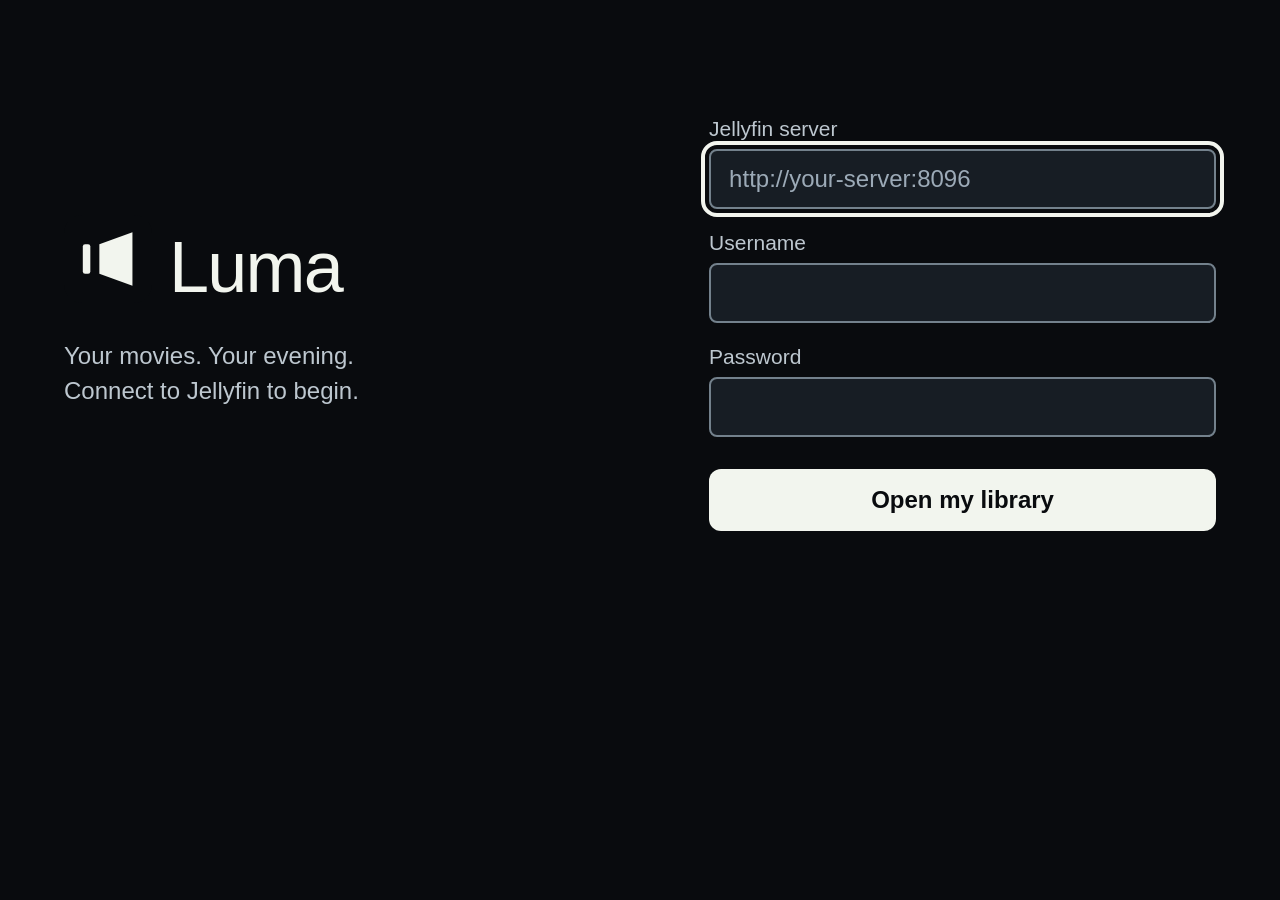
==== index.html @ 5dd6e6e9 "feat: preserve Luma TV client and portable unsigned build" ====
<!doctype html>
<html lang="en">
<head>
    <meta charset="utf-8">
    <meta name="viewport" content="width=device-width,initial-scale=1">
    <title>Luma</title>
    <link rel="icon" href="icon.png" type="image/png">
    <link rel="stylesheet" href="style.css">
</head>
<body>
    <object id="av-player" type="application/avplayer"></object>
    <main id="shell">
        <section id="login" class="screen">
            <div class="intro"><h1><img class="brand-mark" src="logo.svg" width="88" height="88" alt="">Luma</h1><p>Your movies. Your evening.<br>Connect to Jellyfin to begin.</p></div>
            <form id="login-form">
                <label for="server">Jellyfin server</label><input id="server" type="url" placeholder="http://your-server:8096" autocomplete="url" spellcheck="false">
                <label for="username">Username</label><input id="username" autocomplete="username" spellcheck="false">
                <label for="password">Password</label><input id="password" type="password" autocomplete="current-password">
                <button class="primary" id="connect" type="submit">Open my library</button>
            </form>
        </section>
        <section id="library" class="screen hidden">
            <div id="movie-grid" aria-label="Movies" tabindex="-1"></div>
            <span id="page-label"></span>
        </section>
        <section id="detail" class="screen hidden" tabindex="-1" aria-labelledby="movie-title">
            <div id="detail-backdrop" aria-hidden="true"></div>
            <div class="detail-copy">
                <h1 id="movie-title"></h1>
                <p id="movie-meta"></p><p id="movie-genres"></p>
                <p id="movie-overview" tabindex="-1" aria-label="Movie synopsis"></p>
                <div class="detail-actions">
                    <button id="play" class="primary" type="button"><svg viewBox="0 0 24 24" width="22" height="22" aria-hidden="true" focusable="false"><path fill="currentColor" d="M7 4v16l14-8z"/></svg><span id="play-label">Play</span></button>
                    <button id="restart" class="hidden" type="button">Start over</button>
                    <button id="subtitles" type="button">Subtitles: Off</button>
                </div>
            </div>
        </section>
        <p id="notice" role="status" aria-live="polite"></p>
    </main>
    <section id="playback" class="hidden" aria-label="Movie player">
        <div id="player-status" role="status"></div>
        <div id="subtitle-cue" aria-live="off"></div>
        <div id="player-controls">
            <span id="player-title"></span>
            <div id="player-progress" role="progressbar" aria-label="Playback position" aria-valuemin="0" aria-valuemax="100" aria-valuenow="0"><span id="player-progress-fill"></span></div>
            <div id="player-transport">
                <button id="pause" type="button"><svg viewBox="0 0 24 24" width="24" height="24" aria-hidden="true" focusable="false"><path class="pause-bars" fill="currentColor" d="M6 4h4v16H6zm8 0h4v16h-4z"/><path class="play-arrow" fill="currentColor" d="M7 4v16l14-8z"/></svg><span id="pause-label">Pause</span></button><span id="player-times"><span id="player-time"></span><span id="player-total"><span class="player-divider"> / </span><span id="player-duration"></span></span></span>
                <span id="player-remaining"></span>
            </div>
        </div>
    </section>
    <script src="$WEBAPIS/webapis/webapis.js"></script>
    <script src="core.js"></script>
    <script src="app.js"></script>
</body>
</html>
---- style.css ----
* { box-sizing: border-box; }
html, body { margin: 0; width: 100%; height: 100%; }
body { background: #090b0e; color: #f2f5ee; font-family: Arial, sans-serif; font-size: 24px; }
button, input { font: inherit; }
button { color: #f2f5ee; background: #252d36; border: 3px solid transparent; border-radius: 12px; padding: 14px 24px; cursor: pointer; }
button:focus, input:focus { outline: 4px solid #f2f5ee; outline-offset: 4px; }
button:focus { background: #c9dfbe; color: #15271d; }
button:disabled { opacity: .42; cursor: default; }
.primary { background: #c9dfbe; color: #15271d; font-weight: bold; }
button:hover { border-color: #9bb4ac; }
button:disabled:hover { border-color: transparent; }
input { width: 100%; padding: 14px 18px; border: 2px solid #658681; border-radius: 8px; background: #102023; color: #f2f5ee; }
::selection { color: #15271d; background: #c9dfbe; }
.hidden { display: none !important; }
#shell { padding: 8vh 5vw 4vh; height: 100%; }
h1 { margin: 0; font-size: 48px; line-height: 1.15; letter-spacing: -.025em; font-weight: normal; }
p { line-height: 1.45; color: #bdc7cf; }
#login { padding-top: 5vh; display: table; width: 100%; }
.intro { display: table-cell; width: 56%; vertical-align: middle; padding-right: 8vw; }
.intro h1 { font-size: 72px; }
.brand-mark { display: inline-block; width: 1.22em; height: 1.22em; margin-right: .24em; vertical-align: -.15em; }
.intro p { max-width: 30em; margin-top: 30px; }
#login-form { display: table-cell; width: 44%; vertical-align: middle; }
label { display: block; font-size: 21px; margin: 0 0 8px; color: #c0d1c9; }
#login input { margin-bottom: 22px; background: #171d24; border-color: #73818c; }
#login input::-webkit-input-placeholder { color: #9caab7; opacity: 1; }
#login input::placeholder { color: #9caab7; opacity: 1; }
#login label { color: #bdc7cf; }
#connect { width: 100%; margin-top: 10px; background: #f2f5ee; color: #090b0e; }
#library { position: absolute; top: 4vh; left: 8vw; right: 8vw; }
#page-label { position: fixed; right: 8vw; bottom: 2vh; color: #9caab7; font-size: 17px; line-height: 20px; }
.movie { width: 14.8%; margin: 0 2.24% 1.5vh 0; padding: 0; display: inline-block; vertical-align: top; text-align: left; border: 0; border-radius: 0; background: transparent; }
.movie:nth-child(6n) { margin-right: 0; }
.movie-art { display: block; position: relative; height: 0; padding-top: 150%; overflow: hidden; border-radius: 12px; background: #1b222b; }
.movie-art:after { content: ""; position: absolute; top: 0; right: 0; bottom: 0; left: 0; border: 3px solid transparent; border-radius: 12px; pointer-events: none; }
.movie img { position: absolute; top: 0; left: 0; width: 100%; height: auto; display: block; border-radius: 12px; }
.movie-info { display: block; height: 78px; }
.movie .movie-name { display: block; max-height: 56px; padding: 8px 2px 0; font-size: 20px; line-height: 24px; overflow: hidden; color: #bdc7cf; }
.movie .movie-year { display: block; padding: 2px 2px 0; font-size: 17px; line-height: 20px; color: #9caab7; }
.movie:focus { outline: none; background: transparent; color: #f2f5ee; }
.movie:hover .movie-art:after { border-color: #8495a5; }
.movie:focus .movie-art:after { border-color: #f2f5ee; }
.movie:focus .movie-name { color: #f2f5ee; }
#detail { position: relative; padding-top: 5vh; outline: none; }
#detail-backdrop { position: fixed; top: 0; right: 0; bottom: 0; left: 0; background-position: center; background-size: cover; }
#detail-backdrop:after { content: ""; position: absolute; top: 0; right: 0; bottom: 0; left: 0; background: -webkit-linear-gradient(bottom, #0b0e13 0%, rgba(11,14,19,0) 80%), -webkit-linear-gradient(left, rgba(11,14,19,.98) 0%, rgba(11,14,19,.90) 35%, rgba(11,14,19,.74) 58%, rgba(11,14,19,.18) 80%, rgba(11,14,19,.08) 100%); background: linear-gradient(to top, #0b0e13 0%, rgba(11,14,19,0) 80%), linear-gradient(to right, rgba(11,14,19,.98) 0%, rgba(11,14,19,.90) 35%, rgba(11,14,19,.74) 58%, rgba(11,14,19,.18) 80%, rgba(11,14,19,.08) 100%); }
.detail-copy { position: relative; width: 54vw; }
#movie-title { font-size: 56px; font-weight: bold; line-height: 1.08; }
#movie-meta { font-size: 21px; margin: 18px 0 0; }
#movie-genres { font-size: 20px; color: #9caab7; margin: 8px 0 0; }
#movie-genres:empty, #movie-overview:empty { display: none; }
#movie-overview { font-size: 22px; line-height: 1.45; max-height: 7.25em; overflow: auto; margin: 26px 0 0; padding-right: 12px; }
#movie-overview:focus { outline: none; color: #f2f5ee; }
#movie-overview::-webkit-scrollbar { width: 8px; }
#movie-overview::-webkit-scrollbar-track { background: #1b222b; border-radius: 4px; }
#movie-overview::-webkit-scrollbar-thumb { background: #768997; border-radius: 4px; }
#movie-overview:focus::-webkit-scrollbar-thumb { background: #f2f5ee; }
.detail-actions { margin: 30px 0 0; white-space: nowrap; }
.detail-actions button { margin-right: 10px; vertical-align: middle; font-size: 21px; line-height: 28px; padding: 14px 20px; background: #252d36; color: #f2f5ee; font-weight: normal; }
.detail-actions button:focus { outline: none; background: #f2f5ee; color: #0b0e13; border-color: #f2f5ee; }
.detail-actions #play { min-width: 154px; font-weight: bold; }
#play svg { display: inline-block; margin-right: 10px; vertical-align: -3px; }
.detail-actions #subtitles { max-width: 52%; margin-right: 0; overflow: hidden; white-space: nowrap; text-overflow: ellipsis; }
#notice { position: absolute; z-index: 1; bottom: 3vh; left: 5vw; right: 5vw; margin: 0; font-size: 22px; color: #f2d59c; }
#av-player { position: fixed; top: 0; left: 0; width: 100%; height: 100%; visibility: hidden; }
body.playing, body.playing #playback { background: transparent; }
body.playing #shell { display: none; }
body.playing #av-player { visibility: visible; }
#playback { position: fixed; inset: 0; top: 0; right: 0; bottom: 0; left: 0; }
#subtitle-cue { position: absolute; left: 10%; right: 10%; bottom: 12%; text-align: center; white-space: pre-line; font-size: 42px; line-height: 1.25; color: white; text-shadow: 2px 2px 2px #000, -2px -2px 2px #000, 2px -2px 2px #000, -2px 2px 2px #000; -webkit-transition: bottom 0s linear 160ms; transition: bottom 0s linear 160ms; }
.controls-visible #subtitle-cue { bottom: 30%; -webkit-transition: none; transition: none; }
#player-status { position: absolute; top: 8%; left: 22%; right: 22%; text-align: center; color: white; font-size: 24px; line-height: 1.4; }
#player-status:not(:empty) { background: rgba(9,11,14,.9); border-radius: 8px; padding: 14px 20px; }
#player-controls { position: absolute; left: 0; right: 0; bottom: 0; padding: 40px 6vw 4vh; background: -webkit-linear-gradient(top, rgba(0,0,0,0), rgba(0,0,0,.78) 48%, rgba(0,0,0,.94)); background: linear-gradient(to bottom, rgba(0,0,0,0), rgba(0,0,0,.78) 48%, rgba(0,0,0,.94)); opacity: 0; visibility: hidden; -webkit-transition: opacity 160ms cubic-bezier(.23,1,.32,1), visibility 0s linear 160ms; transition: opacity 160ms cubic-bezier(.23,1,.32,1), visibility 0s linear 160ms; }
.controls-visible #player-controls { opacity: 1; visibility: visible; -webkit-transition: none; transition: none; }
#player-title { display: block; margin-bottom: 16px; font-size: 30px; line-height: 38px; white-space: nowrap; overflow: hidden; text-overflow: ellipsis; }
#player-progress { position: relative; height: 4px; margin-bottom: 14px; border-radius: 2px; background: rgba(255,255,255,.3); }
#player-progress-fill { display: block; position: relative; width: 0; height: 100%; border-radius: 2px; background: #f2f5ee; }
#player-progress-fill:after { content: ""; position: absolute; right: -4px; top: -2px; width: 8px; height: 8px; border-radius: 50%; background: #f2f5ee; }
#player-transport { height: 58px; white-space: nowrap; }
#pause { width: 58px; height: 58px; padding: 0; margin: 0; border: 2px solid rgba(255,255,255,.65); border-radius: 50%; background: transparent; color: #f2f5ee; vertical-align: middle; }
#pause svg { display: inline-block; vertical-align: middle; }
#pause:focus { outline: none; background: #f2f5ee; border-color: #f2f5ee; color: #090b0e; }
#pause:hover { border-color: #f2f5ee; }
#pause .play-arrow, #pause.is-paused .pause-bars { display: none; }
#pause.is-paused .play-arrow { display: inline; }
#pause-label { position: absolute; width: 1px; height: 1px; margin: -1px; padding: 0; overflow: hidden; clip: rect(0,0,0,0); white-space: nowrap; }
#player-times { display: inline-block; margin-left: 22px; vertical-align: middle; font-size: 21px; font-variant-numeric: tabular-nums; }
#player-total { color: #bdc7cf; }
#player-remaining { float: right; line-height: 58px; font-size: 20px; color: #bdc7cf; }
/* Burned-in captions cannot move above a bottom overlay. */
.bitmap-subtitles #player-controls { top: 0; bottom: auto; padding-top: 4vh; padding-bottom: 40px; background: -webkit-linear-gradient(top, rgba(0,0,0,.94), rgba(0,0,0,.78) 52%, rgba(0,0,0,0)); background: linear-gradient(to bottom, rgba(0,0,0,.94), rgba(0,0,0,.78) 52%, rgba(0,0,0,0)); }
.bitmap-subtitles #player-status { top: 44%; }
@media (max-width: 1000px) {
    body { font-size: 18px; } h1 { font-size: 36px; }
    .intro h1 { font-size: 45px; } #login input { margin-bottom: 14px; } label { font-size: 17px; }
    #library { position: relative; top: auto; left: auto; right: auto; padding-bottom: 30px; }
    #page-label { display: block; position: static; text-align: right; margin: 8px 0 0; }
    .movie { width: 31.84%; margin-bottom: 24px; }
    .movie:nth-child(3n) { margin-right: 0; }
    .movie .movie-name { font-size: 17px; line-height: 22px; max-height: 52px; } .movie .movie-year { font-size: 15px; } #movie-overview { font-size: 19px; }
    #movie-title { font-size: 40px; } #movie-meta { font-size: 18px; } #movie-genres { font-size: 17px; }
    .detail-actions { white-space: normal; } .detail-actions button { font-size: 18px; padding: 10px 16px; margin-bottom: 12px; } .detail-actions #play { min-width: 130px; } .detail-actions #subtitles { max-width: 100%; }
    #player-title { font-size: 24px; line-height: 30px; }
    #player-times { margin-left: 14px; font-size: 18px; } #player-remaining { font-size: 17px; }
    #subtitle-cue { font-size: 32px; } .controls-visible #subtitle-cue { bottom: 32%; }
}
@media (min-width: 1600px) {
    .movie-info { height: 105px; }
    .movie .movie-name { font-size: 28px; line-height: 32px; max-height: 76px; padding-top: 12px; }
    .movie .movie-year { font-size: 22px; line-height: 26px; padding-top: 3px; }
    #page-label { font-size: 22px; line-height: 26px; }
    #movie-title { font-size: 72px; } #movie-meta { font-size: 26px; } #movie-genres { font-size: 24px; } #movie-overview { font-size: 28px; }
    .detail-actions { margin-top: 40px; } .detail-actions button { font-size: 26px; padding: 18px 26px; }
    #player-title { font-size: 40px; line-height: 48px; margin-bottom: 22px; }
    #player-progress { height: 5px; margin-bottom: 20px; }
    #player-transport, #pause { height: 72px; } #pause { width: 72px; } #pause svg { width: 30px; height: 30px; }
    #player-times { font-size: 28px; } #player-remaining { font-size: 26px; line-height: 72px; }
}
@media (max-width: 600px) {
    #shell { min-height: 100%; height: auto; padding-bottom: 90px; }
    #login, .intro, #login-form { display: block; width: auto; } .intro { padding: 0 0 25px; } .intro h1 { font-size: 40px; }
    .movie { width: 47%; margin: 0 6% 20px 0; } .movie:nth-child(3n) { margin-right: 6%; } .movie:nth-child(2n) { margin-right: 0; }
    #detail { padding-top: 0; } .detail-copy { width: 100%; } #movie-overview { max-height: none; }
    #detail-backdrop:after { background: rgba(11,14,19,.9); }
    #notice { position: relative; margin-top: 25px; } .detail-actions button { margin-bottom: 15px; }
    #player-remaining { display: none; }
    #player-status { left: 8%; right: 8%; font-size: 20px; }
}
@media (prefers-reduced-motion: reduce) {
    #player-controls, #subtitle-cue { -webkit-transition: none; transition: none; }
}
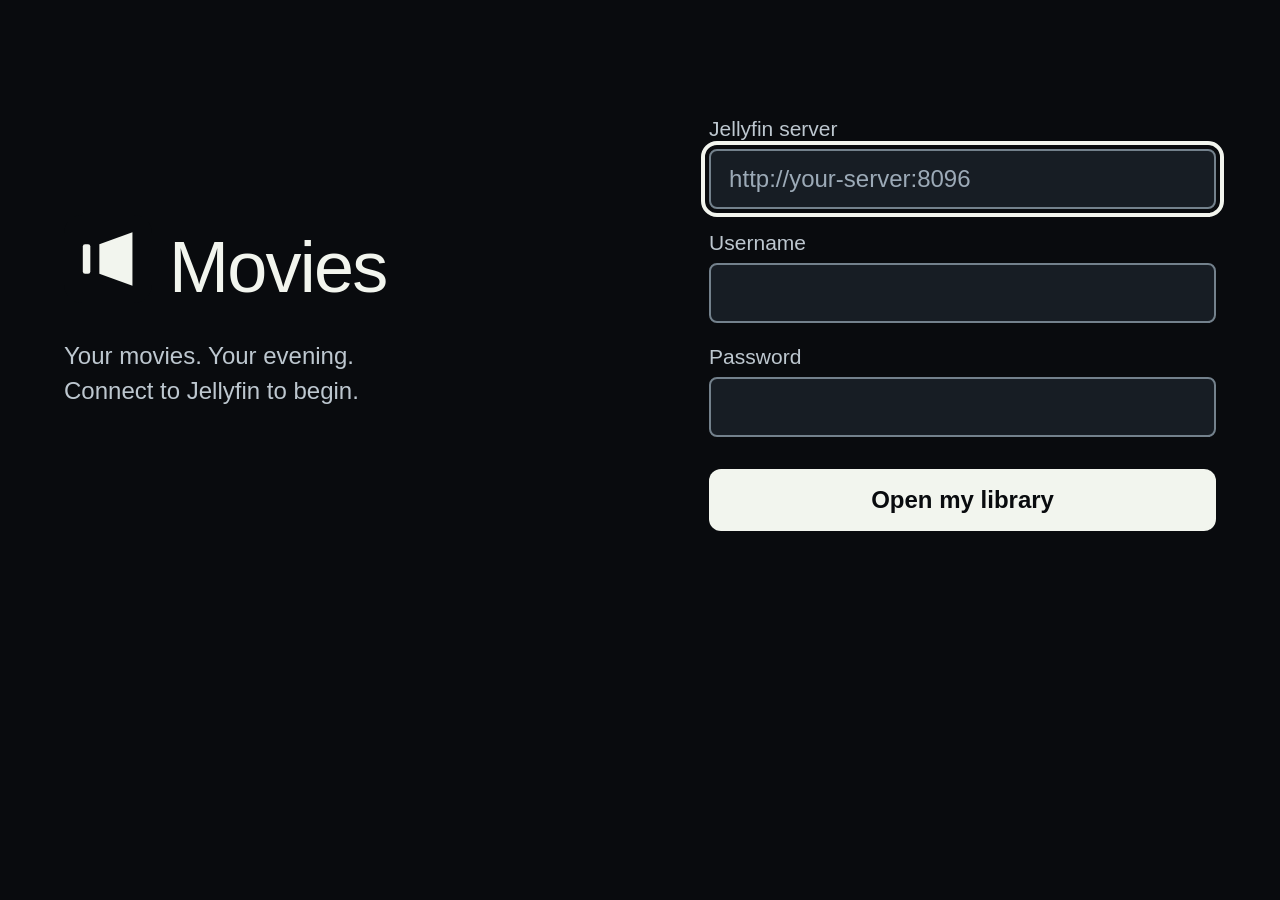
==== commit c08e9f9a: "feat: rename app to Movies and prepare source release" ====
--- a/index.html
+++ b/index.html
@@ -3,7 +3,7 @@
 <head>
     <meta charset="utf-8">
     <meta name="viewport" content="width=device-width,initial-scale=1">
-    <title>Luma</title>
+    <title>Movies</title>
     <link rel="icon" href="icon.png" type="image/png">
     <link rel="stylesheet" href="style.css">
 </head>
@@ -11,7 +11,7 @@
     <object id="av-player" type="application/avplayer"></object>
     <main id="shell">
         <section id="login" class="screen">
-            <div class="intro"><h1><img class="brand-mark" src="logo.svg" width="88" height="88" alt="">Luma</h1><p>Your movies. Your evening.<br>Connect to Jellyfin to begin.</p></div>
+            <div class="intro"><h1><img class="brand-mark" src="logo.svg" width="88" height="88" alt="">Movies</h1><p>Your movies. Your evening.<br>Connect to Jellyfin to begin.</p></div>
             <form id="login-form">
                 <label for="server">Jellyfin server</label><input id="server" type="url" placeholder="http://your-server:8096" autocomplete="url" spellcheck="false">
                 <label for="username">Username</label><input id="username" autocomplete="username" spellcheck="false">
